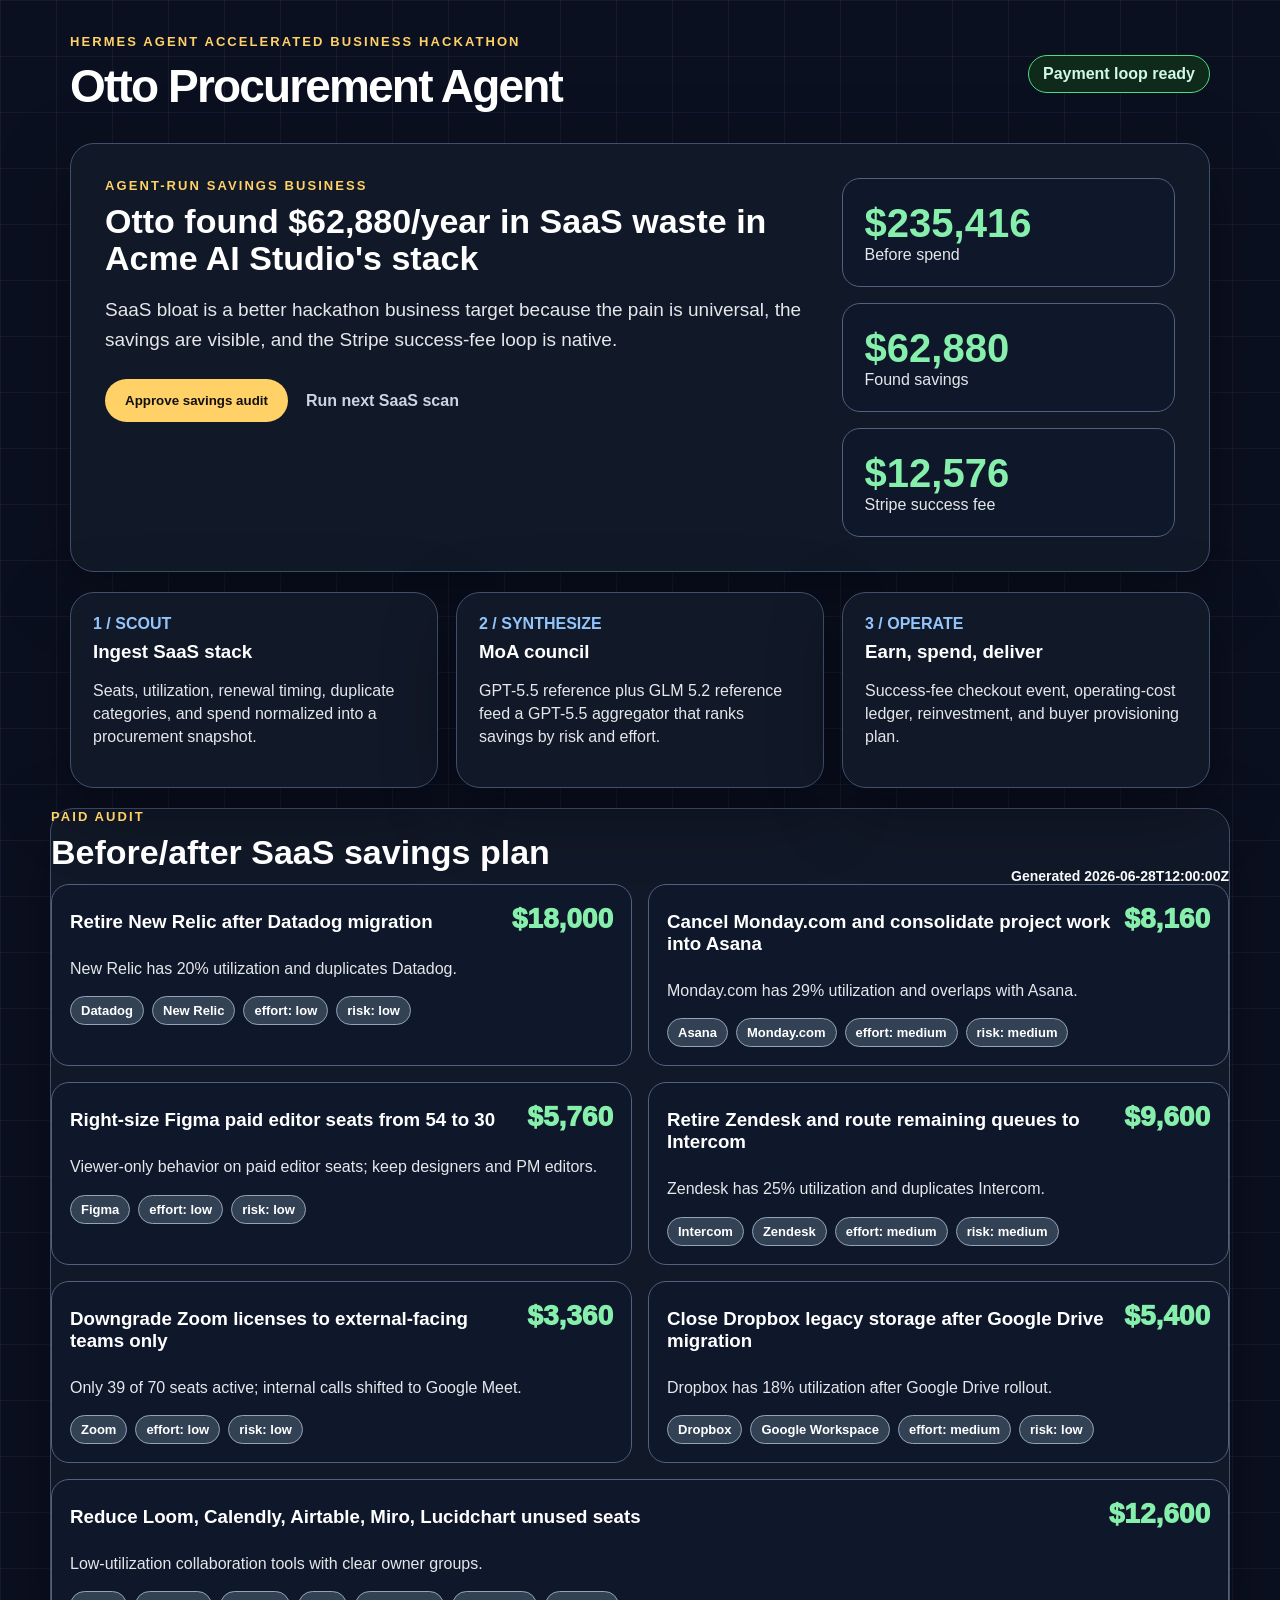
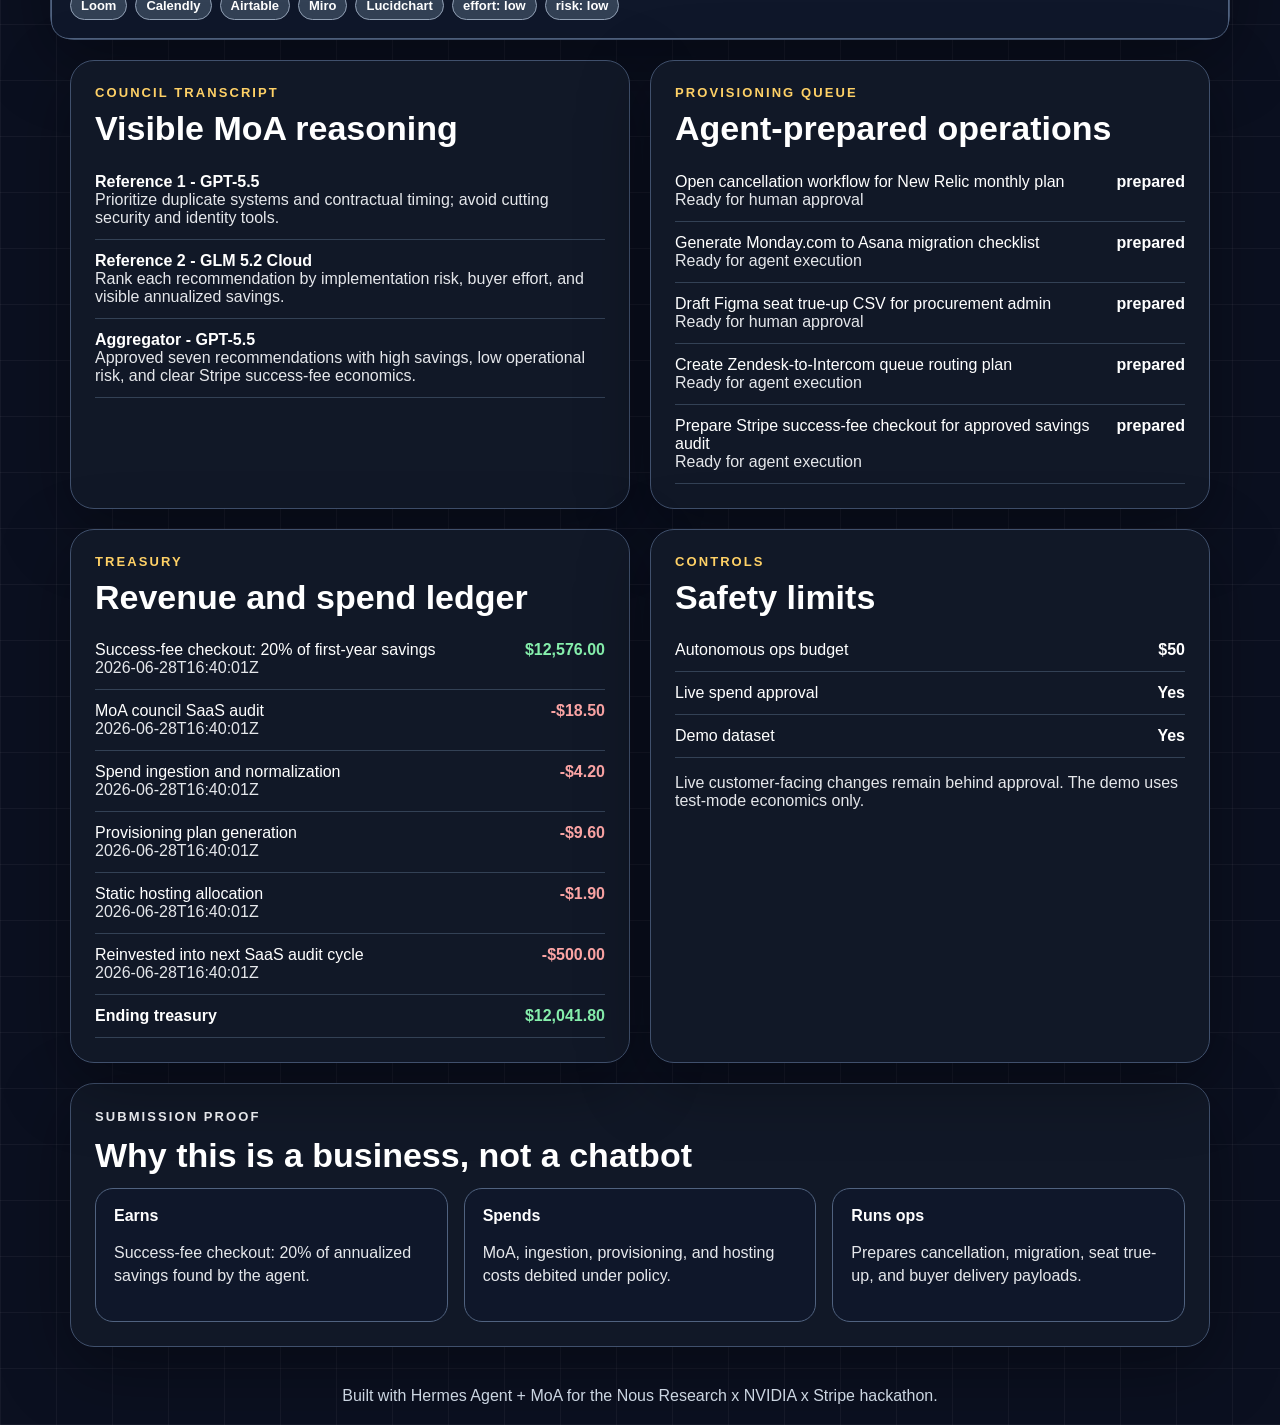
==== docs/index.html @ cdcdee30 "feat: add Otto Procurement Agent hackathon pivot" ====
<!doctype html><html lang="en"><head><meta charset="utf-8"><meta name="viewport" content="width=device-width,initial-scale=1"><title>Otto Procurement Agent</title><link rel="stylesheet" href="styles.css"></head><body><header class="topbar"><div><p class="eyebrow">Hermes Agent Accelerated Business Hackathon</p><h1>Otto Procurement Agent</h1></div><div class="status-pill" id="paymentMode">loading</div></header><main><section class="hero card"><div><p class="eyebrow">Agent-run savings business</p><h2 id="headline">Loading audit...</h2><p id="thesis" class="lede"></p><div class="actions"><button>Approve savings audit</button><span>Run next SaaS scan</span></div></div><div class="metrics"><div><b id="before">--</b><span>Before spend</span></div><div><b id="savings">--</b><span>Found savings</span></div><div><b id="fee">--</b><span>Stripe success fee</span></div></div></section><section class="steps"><article><b>1 / SCOUT</b><h3>Ingest SaaS stack</h3><p>Seats, utilization, renewal timing, duplicate categories, and spend normalized into a procurement snapshot.</p></article><article><b>2 / SYNTHESIZE</b><h3>MoA council</h3><p>GPT-5.5 reference plus GLM 5.2 reference feed a GPT-5.5 aggregator that ranks savings by risk and effort.</p></article><article><b>3 / OPERATE</b><h3>Earn, spend, deliver</h3><p>Success-fee checkout event, operating-cost ledger, reinvestment, and buyer provisioning plan.</p></article></section><section class="card"><div class="section-head"><div><p class="eyebrow">Paid audit</p><h2>Before/after SaaS savings plan</h2></div><span id="generated"></span></div><div id="recommendations" class="recommendations"></div></section><section class="grid"><article class="card"><p class="eyebrow">Council transcript</p><h2>Visible MoA reasoning</h2><div id="council"></div></article><article class="card"><p class="eyebrow">Provisioning queue</p><h2>Agent-prepared operations</h2><div id="actions"></div></article></section><section class="grid"><article class="card"><p class="eyebrow">Treasury</p><h2>Revenue and spend ledger</h2><div id="ledger"></div></article><article class="card"><p class="eyebrow">Controls</p><h2>Safety limits</h2><div id="controls"></div><p class="small">Live customer-facing changes remain behind approval. The demo uses test-mode economics only.</p></article></section><section class="card proof"><p class="eyebrow">Submission proof</p><h2>Why this is a business, not a chatbot</h2><div><article><b>Earns</b><p>Success-fee checkout: 20% of annualized savings found by the agent.</p></article><article><b>Spends</b><p>MoA, ingestion, provisioning, and hosting costs debited under policy.</p></article><article><b>Runs ops</b><p>Prepares cancellation, migration, seat true-up, and buyer delivery payloads.</p></article></div></section></main><footer>Built with Hermes Agent + MoA for the Nous Research x NVIDIA x Stripe hackathon.</footer><script src="app.js"></script></body></html>
---- docs/styles.css ----
*{box-sizing:border-box}body{margin:0;background:#0b1020;color:#ffffff;font-family:Inter,Arial,sans-serif;background-image:linear-gradient(rgba(255,255,255,.045) 1px,transparent 1px),linear-gradient(90deg,rgba(255,255,255,.045) 1px,transparent 1px);background-size:56px 56px}main,.topbar,footer{max-width:1180px;margin:auto}.topbar{display:flex;justify-content:space-between;align-items:center;padding:34px 20px 18px}.eyebrow{color:#ffd166;text-transform:uppercase;letter-spacing:.16em;font-size:13px;font-weight:900;margin:0 0 10px}h1{font-size:46px;letter-spacing:-.04em;margin:0;color:#fff}h2{font-size:34px;line-height:1.08;margin:0 0 14px;color:#fff}h3{margin:8px 0;color:#fff}.status-pill{border:1px solid #4ade80;color:#d1fae5;border-radius:99px;padding:9px 14px;background:#0f2a1a;font-weight:800}.card,.steps article{background:#111827;border:1px solid #40506c;border-radius:24px;box-shadow:0 20px 70px rgba(0,0,0,.35)}.hero{display:grid;grid-template-columns:1.7fr .8fr;gap:28px;padding:34px;margin:12px 20px}.lede{font-size:19px;line-height:1.58;color:#e5e7eb;max-width:800px}.actions{display:flex;gap:18px;align-items:center;margin-top:24px}button{background:#ffd166;border:0;border-radius:999px;padding:14px 20px;font-weight:900;color:#111}.actions span{color:#cbd5e1;font-weight:700}.metrics{display:grid;gap:16px}.metrics div{border:1px solid #50627f;border-radius:18px;padding:22px;background:#0f172a}.metrics b{display:block;color:#86efac;font-size:40px}.metrics span,.small{color:#e5e7eb}.steps{display:grid;grid-template-columns:repeat(3,1fr);gap:18px;margin:20px}.steps article{padding:22px}.steps b{color:#93c5fd}.steps p,.rec p,.proof p{color:#e5e7eb;line-height:1.45}.section-head{display:flex;justify-content:space-between;gap:16px;align-items:end}.section-head span{color:#f8fafc;font-size:14px;font-weight:700}.recommendations{display:grid;grid-template-columns:repeat(2,1fr);gap:16px}.rec{border:1px solid #50627f;border-radius:18px;padding:18px;background:#0f172a}.rec:nth-child(odd):last-child{grid-column:1/-1}.rec-top{display:flex;justify-content:space-between;gap:12px}.saving{color:#86efac;font-size:28px;font-weight:950;white-space:nowrap}.tags{display:flex;gap:8px;flex-wrap:wrap;margin-top:12px}.tags span{background:#334155;border:1px solid #94a3b8;border-radius:99px;padding:6px 10px;color:#ffffff;font-size:13px;font-weight:800}.grid{display:grid;grid-template-columns:1fr 1fr;gap:20px;margin:20px}.grid .card,.proof.card{padding:24px}.line{display:grid;grid-template-columns:1fr auto;gap:16px;border-bottom:1px solid #334155;padding:12px 0}.pos{color:#86efac}.neg{color:#fca5a5}.proof{margin:20px}.proof>div{display:grid;grid-template-columns:repeat(3,1fr);gap:16px}.proof article{border:1px solid #50627f;border-radius:18px;padding:18px;background:#0f172a}a{color:#93c5fd}footer{padding:20px;color:#cbd5e1;text-align:center}@media(max-width:850px){.hero,.grid,.steps,.recommendations,.proof>div{grid-template-columns:1fr}h1{font-size:34px}}
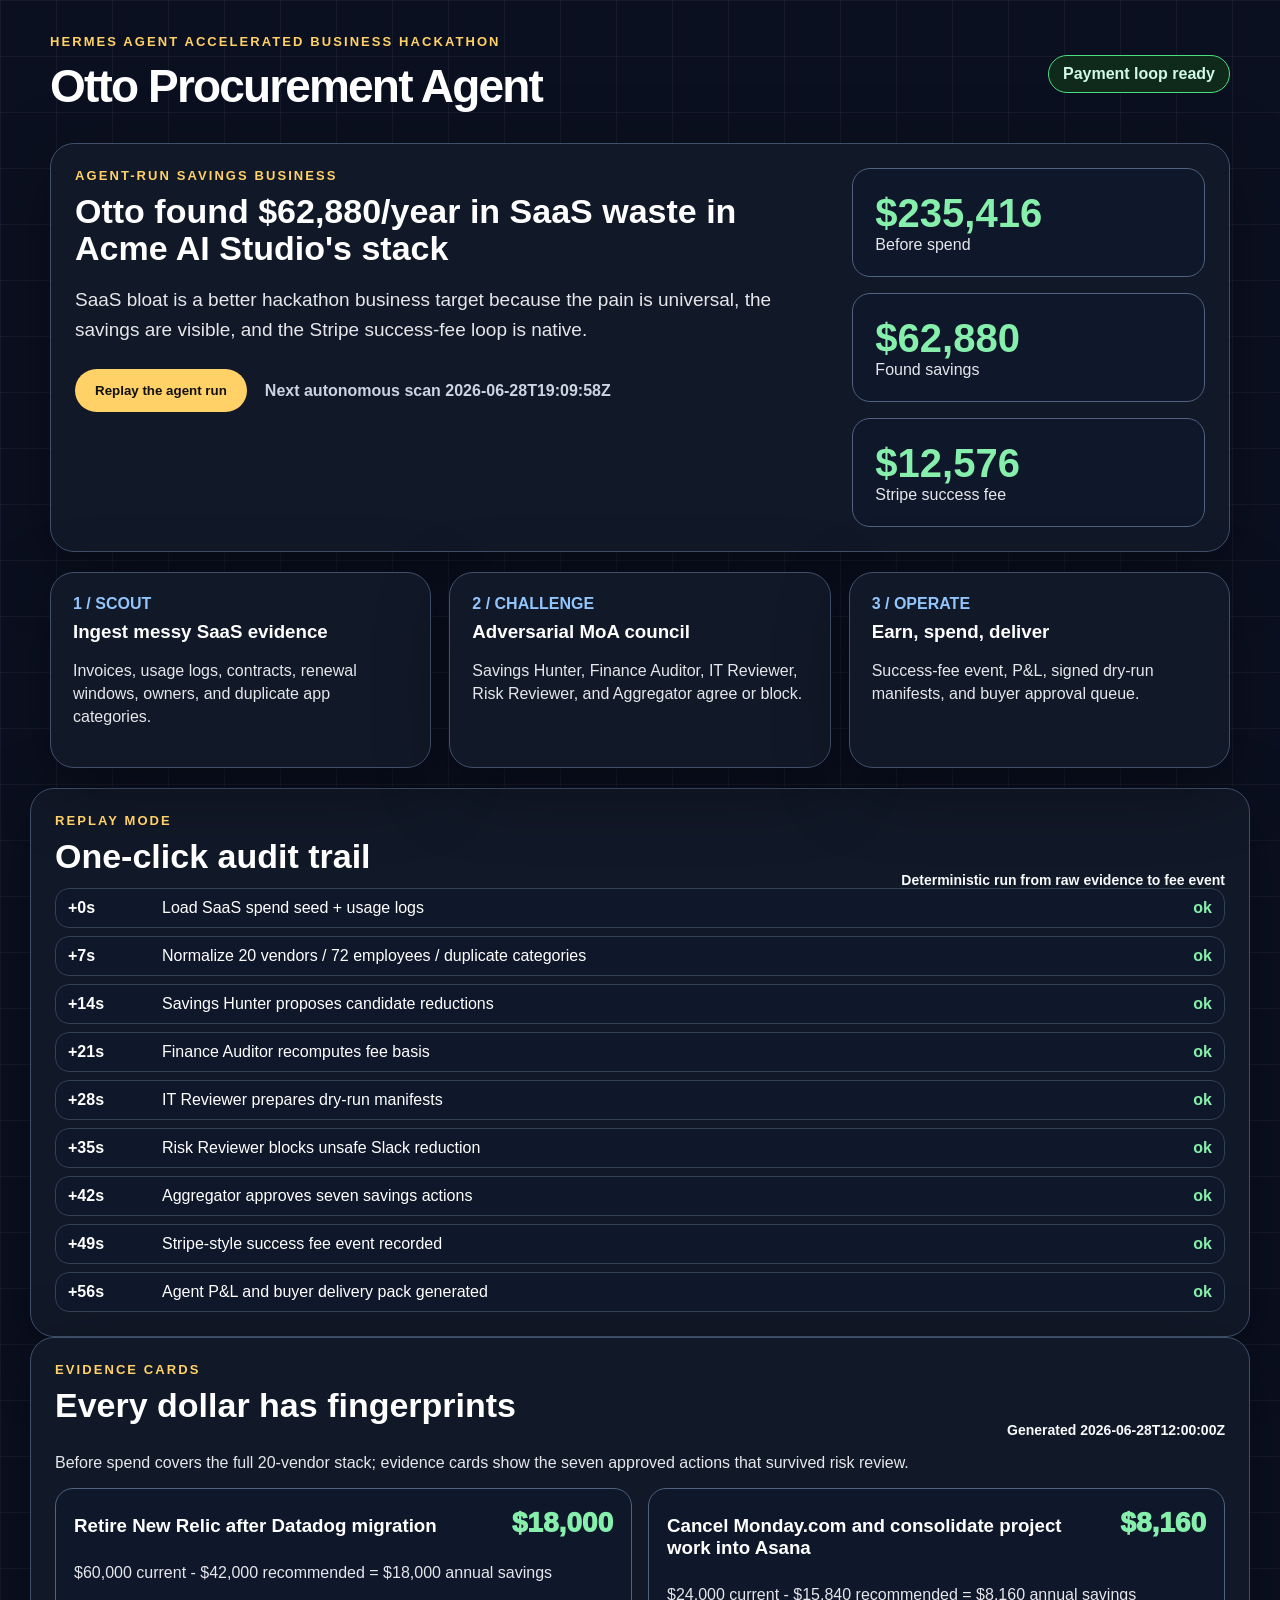
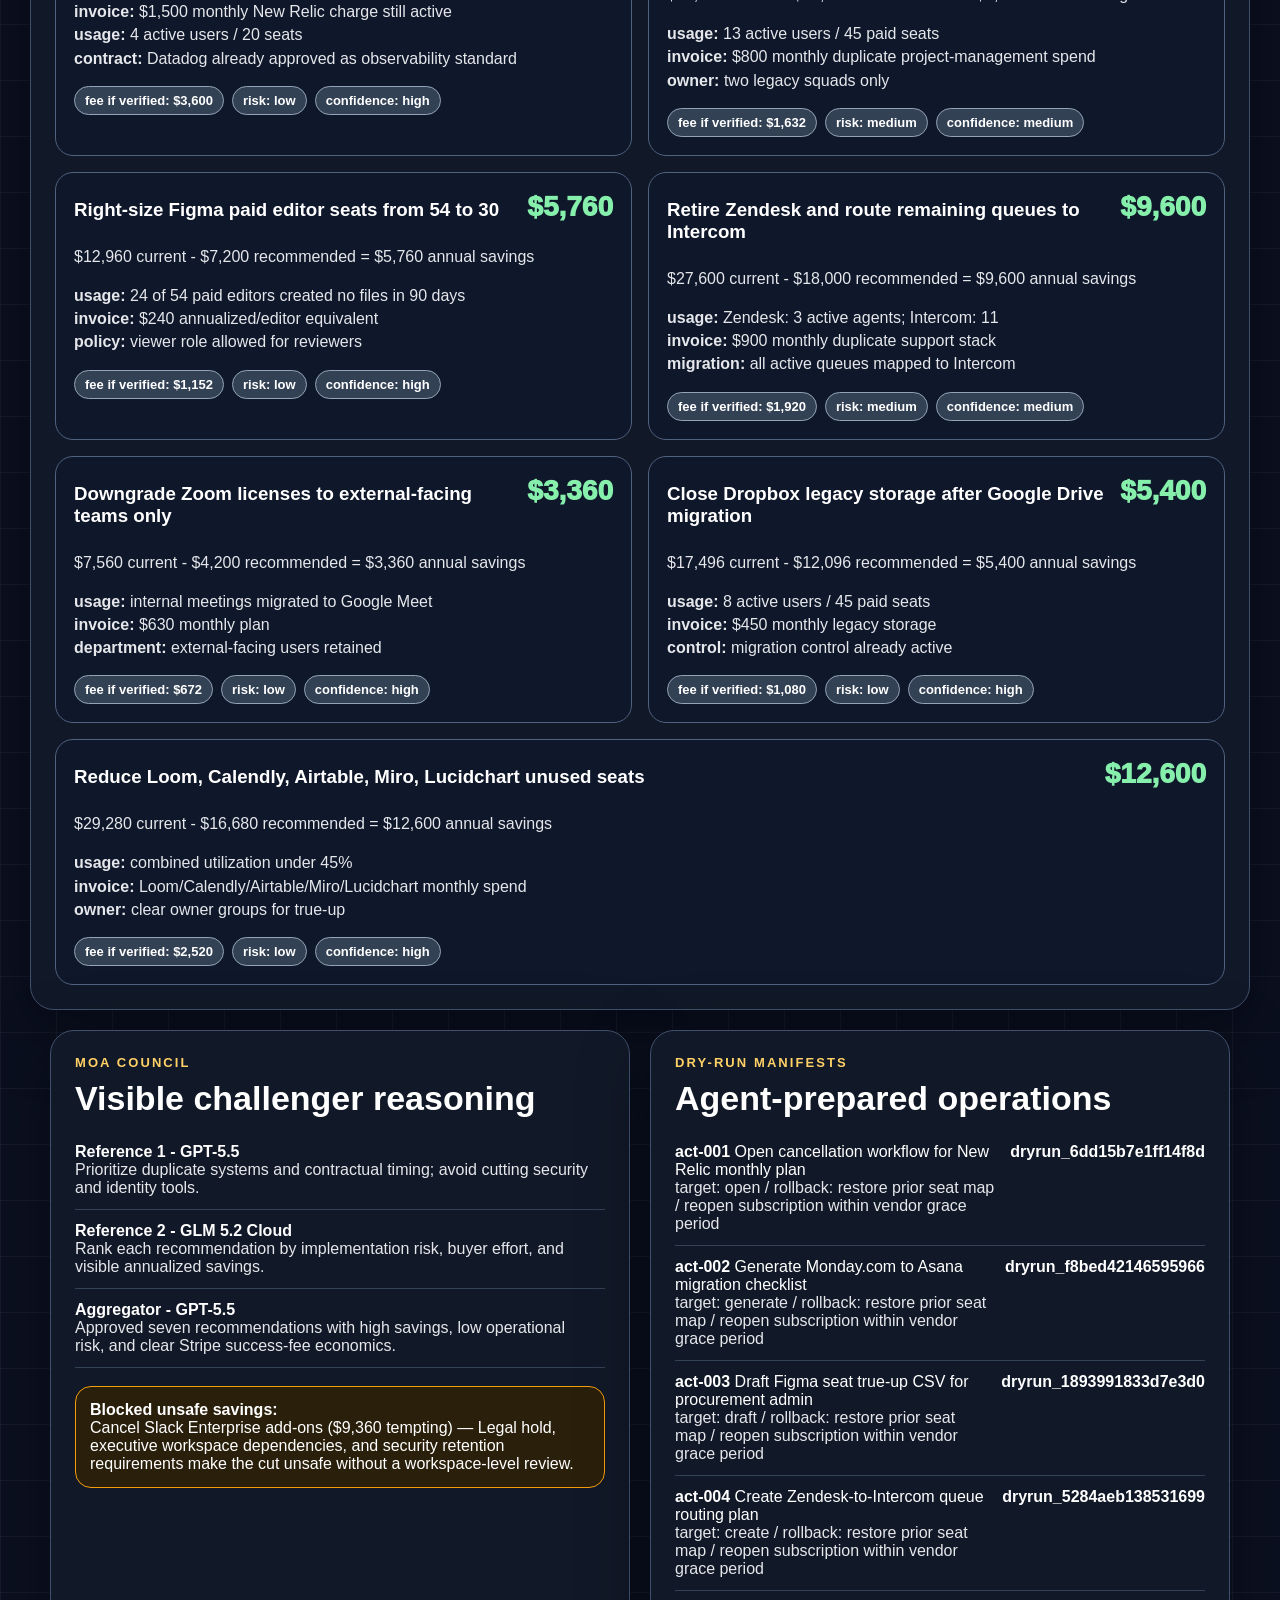
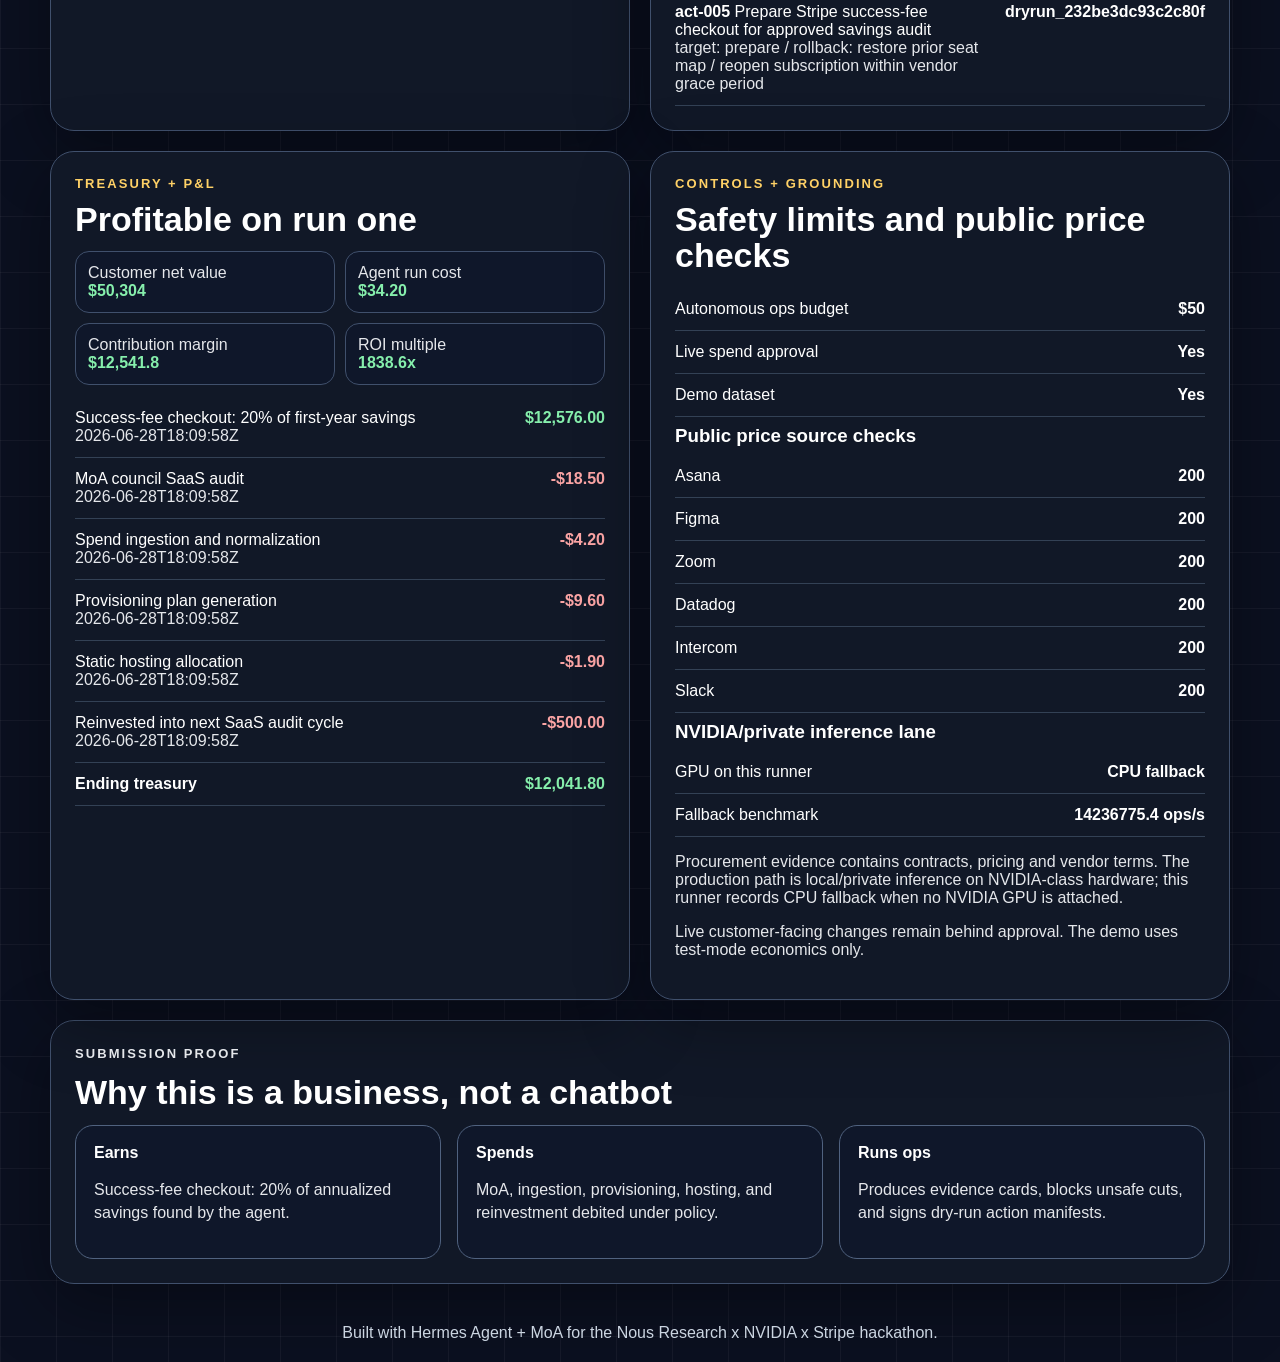
==== commit c4d69379: "feat: upgrade to replayable 10x procurement agent" ====
--- a/docs/index.html
+++ b/docs/index.html
@@ -1 +1 @@
-<!doctype html><html lang="en"><head><meta charset="utf-8"><meta name="viewport" content="width=device-width,initial-scale=1"><title>Otto Procurement Agent</title><link rel="stylesheet" href="styles.css"></head><body><header class="topbar"><div><p class="eyebrow">Hermes Agent Accelerated Business Hackathon</p><h1>Otto Procurement Agent</h1></div><div class="status-pill" id="paymentMode">loading</div></header><main><section class="hero card"><div><p class="eyebrow">Agent-run savings business</p><h2 id="headline">Loading audit...</h2><p id="thesis" class="lede"></p><div class="actions"><button>Approve savings audit</button><span>Run next SaaS scan</span></div></div><div class="metrics"><div><b id="before">--</b><span>Before spend</span></div><div><b id="savings">--</b><span>Found savings</span></div><div><b id="fee">--</b><span>Stripe success fee</span></div></div></section><section class="steps"><article><b>1 / SCOUT</b><h3>Ingest SaaS stack</h3><p>Seats, utilization, renewal timing, duplicate categories, and spend normalized into a procurement snapshot.</p></article><article><b>2 / SYNTHESIZE</b><h3>MoA council</h3><p>GPT-5.5 reference plus GLM 5.2 reference feed a GPT-5.5 aggregator that ranks savings by risk and effort.</p></article><article><b>3 / OPERATE</b><h3>Earn, spend, deliver</h3><p>Success-fee checkout event, operating-cost ledger, reinvestment, and buyer provisioning plan.</p></article></section><section class="card"><div class="section-head"><div><p class="eyebrow">Paid audit</p><h2>Before/after SaaS savings plan</h2></div><span id="generated"></span></div><div id="recommendations" class="recommendations"></div></section><section class="grid"><article class="card"><p class="eyebrow">Council transcript</p><h2>Visible MoA reasoning</h2><div id="council"></div></article><article class="card"><p class="eyebrow">Provisioning queue</p><h2>Agent-prepared operations</h2><div id="actions"></div></article></section><section class="grid"><article class="card"><p class="eyebrow">Treasury</p><h2>Revenue and spend ledger</h2><div id="ledger"></div></article><article class="card"><p class="eyebrow">Controls</p><h2>Safety limits</h2><div id="controls"></div><p class="small">Live customer-facing changes remain behind approval. The demo uses test-mode economics only.</p></article></section><section class="card proof"><p class="eyebrow">Submission proof</p><h2>Why this is a business, not a chatbot</h2><div><article><b>Earns</b><p>Success-fee checkout: 20% of annualized savings found by the agent.</p></article><article><b>Spends</b><p>MoA, ingestion, provisioning, and hosting costs debited under policy.</p></article><article><b>Runs ops</b><p>Prepares cancellation, migration, seat true-up, and buyer delivery payloads.</p></article></div></section></main><footer>Built with Hermes Agent + MoA for the Nous Research x NVIDIA x Stripe hackathon.</footer><script src="app.js"></script></body></html>+<!doctype html><html lang="en"><head><meta charset="utf-8"><meta name="viewport" content="width=device-width,initial-scale=1"><title>Otto Procurement Agent</title><link rel="stylesheet" href="styles.css"></head><body><header class="topbar"><div><p class="eyebrow">Hermes Agent Accelerated Business Hackathon</p><h1>Otto Procurement Agent</h1></div><div class="status-pill" id="paymentMode">loading</div></header><main><section class="hero card"><div><p class="eyebrow">Agent-run savings business</p><h2 id="headline">Loading audit...</h2><p id="thesis" class="lede"></p><div class="actions"><button id="replayBtn">Replay the agent run</button><span id="nextRun">Next run loading</span></div></div><div class="metrics"><div><b id="before">--</b><span>Before spend</span></div><div><b id="savings">--</b><span>Found savings</span></div><div><b id="fee">--</b><span>Stripe success fee</span></div></div></section><section class="steps"><article><b>1 / SCOUT</b><h3>Ingest messy SaaS evidence</h3><p>Invoices, usage logs, contracts, renewal windows, owners, and duplicate app categories.</p></article><article><b>2 / CHALLENGE</b><h3>Adversarial MoA council</h3><p>Savings Hunter, Finance Auditor, IT Reviewer, Risk Reviewer, and Aggregator agree or block.</p></article><article><b>3 / OPERATE</b><h3>Earn, spend, deliver</h3><p>Success-fee event, P&L, signed dry-run manifests, and buyer approval queue.</p></article></section><section class="card replay"><div class="section-head"><div><p class="eyebrow">Replay mode</p><h2>One-click audit trail</h2></div><span>Deterministic run from raw evidence to fee event</span></div><div id="runLog" class="runlog"></div></section><section class="card"><div class="section-head"><div><p class="eyebrow">Evidence cards</p><h2>Every dollar has fingerprints</h2></div><span id="generated"></span></div><p class="small">Before spend covers the full 20-vendor stack; evidence cards show the seven approved actions that survived risk review.</p><div id="evidenceCards" class="evidence-grid"></div></section><section class="grid"><article class="card"><p class="eyebrow">MoA council</p><h2>Visible challenger reasoning</h2><div id="council"></div><div id="blocked" class="blocked"></div></article><article class="card"><p class="eyebrow">Dry-run manifests</p><h2>Agent-prepared operations</h2><div id="manifests"></div></article></section><section class="grid"><article class="card"><p class="eyebrow">Treasury + P&L</p><h2>Profitable on run one</h2><div id="pnl" class="pnl"></div><div id="ledger"></div></article><article class="card"><p class="eyebrow">Controls + grounding</p><h2>Safety limits and public price checks</h2><div id="controls"></div><div id="sources"></div><div id="lab"></div><p class="small">Live customer-facing changes remain behind approval. The demo uses test-mode economics only.</p></article></section><section class="card proof"><p class="eyebrow">Submission proof</p><h2>Why this is a business, not a chatbot</h2><div><article><b>Earns</b><p>Success-fee checkout: 20% of annualized savings found by the agent.</p></article><article><b>Spends</b><p>MoA, ingestion, provisioning, hosting, and reinvestment debited under policy.</p></article><article><b>Runs ops</b><p>Produces evidence cards, blocks unsafe cuts, and signs dry-run action manifests.</p></article></div></section></main><footer>Built with Hermes Agent + MoA for the Nous Research x NVIDIA x Stripe hackathon.</footer><script src="app.js"></script></body></html>
--- a/docs/styles.css
+++ b/docs/styles.css
@@ -1 +1 @@
-*{box-sizing:border-box}body{margin:0;background:#0b1020;color:#ffffff;font-family:Inter,Arial,sans-serif;background-image:linear-gradient(rgba(255,255,255,.045) 1px,transparent 1px),linear-gradient(90deg,rgba(255,255,255,.045) 1px,transparent 1px);background-size:56px 56px}main,.topbar,footer{max-width:1180px;margin:auto}.topbar{display:flex;justify-content:space-between;align-items:center;padding:34px 20px 18px}.eyebrow{color:#ffd166;text-transform:uppercase;letter-spacing:.16em;font-size:13px;font-weight:900;margin:0 0 10px}h1{font-size:46px;letter-spacing:-.04em;margin:0;color:#fff}h2{font-size:34px;line-height:1.08;margin:0 0 14px;color:#fff}h3{margin:8px 0;color:#fff}.status-pill{border:1px solid #4ade80;color:#d1fae5;border-radius:99px;padding:9px 14px;background:#0f2a1a;font-weight:800}.card,.steps article{background:#111827;border:1px solid #40506c;border-radius:24px;box-shadow:0 20px 70px rgba(0,0,0,.35)}.hero{display:grid;grid-template-columns:1.7fr .8fr;gap:28px;padding:34px;margin:12px 20px}.lede{font-size:19px;line-height:1.58;color:#e5e7eb;max-width:800px}.actions{display:flex;gap:18px;align-items:center;margin-top:24px}button{background:#ffd166;border:0;border-radius:999px;padding:14px 20px;font-weight:900;color:#111}.actions span{color:#cbd5e1;font-weight:700}.metrics{display:grid;gap:16px}.metrics div{border:1px solid #50627f;border-radius:18px;padding:22px;background:#0f172a}.metrics b{display:block;color:#86efac;font-size:40px}.metrics span,.small{color:#e5e7eb}.steps{display:grid;grid-template-columns:repeat(3,1fr);gap:18px;margin:20px}.steps article{padding:22px}.steps b{color:#93c5fd}.steps p,.rec p,.proof p{color:#e5e7eb;line-height:1.45}.section-head{display:flex;justify-content:space-between;gap:16px;align-items:end}.section-head span{color:#f8fafc;font-size:14px;font-weight:700}.recommendations{display:grid;grid-template-columns:repeat(2,1fr);gap:16px}.rec{border:1px solid #50627f;border-radius:18px;padding:18px;background:#0f172a}.rec:nth-child(odd):last-child{grid-column:1/-1}.rec-top{display:flex;justify-content:space-between;gap:12px}.saving{color:#86efac;font-size:28px;font-weight:950;white-space:nowrap}.tags{display:flex;gap:8px;flex-wrap:wrap;margin-top:12px}.tags span{background:#334155;border:1px solid #94a3b8;border-radius:99px;padding:6px 10px;color:#ffffff;font-size:13px;font-weight:800}.grid{display:grid;grid-template-columns:1fr 1fr;gap:20px;margin:20px}.grid .card,.proof.card{padding:24px}.line{display:grid;grid-template-columns:1fr auto;gap:16px;border-bottom:1px solid #334155;padding:12px 0}.pos{color:#86efac}.neg{color:#fca5a5}.proof{margin:20px}.proof>div{display:grid;grid-template-columns:repeat(3,1fr);gap:16px}.proof article{border:1px solid #50627f;border-radius:18px;padding:18px;background:#0f172a}a{color:#93c5fd}footer{padding:20px;color:#cbd5e1;text-align:center}@media(max-width:850px){.hero,.grid,.steps,.recommendations,.proof>div{grid-template-columns:1fr}h1{font-size:34px}}+*{box-sizing:border-box}body{margin:0;background:#0b1020;color:#fff;font-family:Inter,Arial,sans-serif;background-image:linear-gradient(rgba(255,255,255,.045) 1px,transparent 1px),linear-gradient(90deg,rgba(255,255,255,.045) 1px,transparent 1px);background-size:56px 56px}main,.topbar,footer{max-width:1220px;margin:auto}.topbar{display:flex;justify-content:space-between;align-items:center;padding:34px 20px 18px}.eyebrow{color:#ffd166;text-transform:uppercase;letter-spacing:.16em;font-size:13px;font-weight:900;margin:0 0 10px}h1{font-size:46px;letter-spacing:-.04em;margin:0;color:#fff}h2{font-size:34px;line-height:1.08;margin:0 0 14px;color:#fff}h3{margin:8px 0;color:#fff}.status-pill{border:1px solid #4ade80;color:#d1fae5;border-radius:99px;padding:9px 14px;background:#0f2a1a;font-weight:800}.card,.steps article{background:#111827;border:1px solid #40506c;border-radius:24px;box-shadow:0 20px 70px rgba(0,0,0,.35)}.hero{display:grid;grid-template-columns:1.7fr .8fr;gap:28px;padding:34px;margin:12px 20px}.lede{font-size:19px;line-height:1.58;color:#e5e7eb;max-width:820px}.actions{display:flex;gap:18px;align-items:center;margin-top:24px}button{background:#ffd166;border:0;border-radius:999px;padding:14px 20px;font-weight:900;color:#111}.actions span{color:#cbd5e1;font-weight:700}.metrics{display:grid;gap:16px}.metrics div{border:1px solid #50627f;border-radius:18px;padding:22px;background:#0f172a}.metrics b{display:block;color:#86efac;font-size:40px}.metrics span,.small{color:#e5e7eb}.steps{display:grid;grid-template-columns:repeat(3,1fr);gap:18px;margin:20px}.steps article{padding:22px}.steps b{color:#93c5fd}.steps p,.rec p,.proof p,.evidence p{color:#e5e7eb;line-height:1.45}.section-head{display:flex;justify-content:space-between;gap:16px;align-items:end}.section-head span{color:#f8fafc;font-size:14px;font-weight:700}.runlog{display:grid;gap:8px}.runitem{display:grid;grid-template-columns:80px 1fr auto;gap:14px;border:1px solid #334155;background:#0f172a;border-radius:14px;padding:10px 12px}.evidence-grid{display:grid;grid-template-columns:repeat(2,1fr);gap:16px}.evidence{border:1px solid #50627f;border-radius:18px;padding:18px;background:#0f172a}.evidence:nth-child(odd):last-child{grid-column:1/-1}.evidence-top{display:flex;justify-content:space-between;gap:12px}.saving{color:#86efac;font-size:28px;font-weight:950;white-space:nowrap}.tags{display:flex;gap:8px;flex-wrap:wrap;margin-top:12px}.tags span{background:#334155;border:1px solid #94a3b8;border-radius:99px;padding:6px 10px;color:#fff;font-size:13px;font-weight:800}.grid{display:grid;grid-template-columns:1fr 1fr;gap:20px;margin:20px}.grid .card,.proof.card,.replay.card,.card{padding:24px}.line{display:grid;grid-template-columns:1fr auto;gap:16px;border-bottom:1px solid #334155;padding:12px 0}.pos{color:#86efac}.neg{color:#fca5a5}.blocked{margin-top:18px;border:1px solid #f59e0b;background:#2a1f0b;border-radius:16px;padding:14px}.pnl{display:grid;grid-template-columns:repeat(2,1fr);gap:10px;margin-bottom:12px}.pnl div{background:#0f172a;border:1px solid #40506c;border-radius:14px;padding:12px}.proof{margin:20px}.proof>div{display:grid;grid-template-columns:repeat(3,1fr);gap:16px}.proof article{border:1px solid #50627f;border-radius:18px;padding:18px;background:#0f172a}a{color:#93c5fd}footer{padding:20px;color:#cbd5e1;text-align:center}@media(max-width:850px){.hero,.grid,.steps,.evidence-grid,.proof>div,.pnl{grid-template-columns:1fr}h1{font-size:34px}}
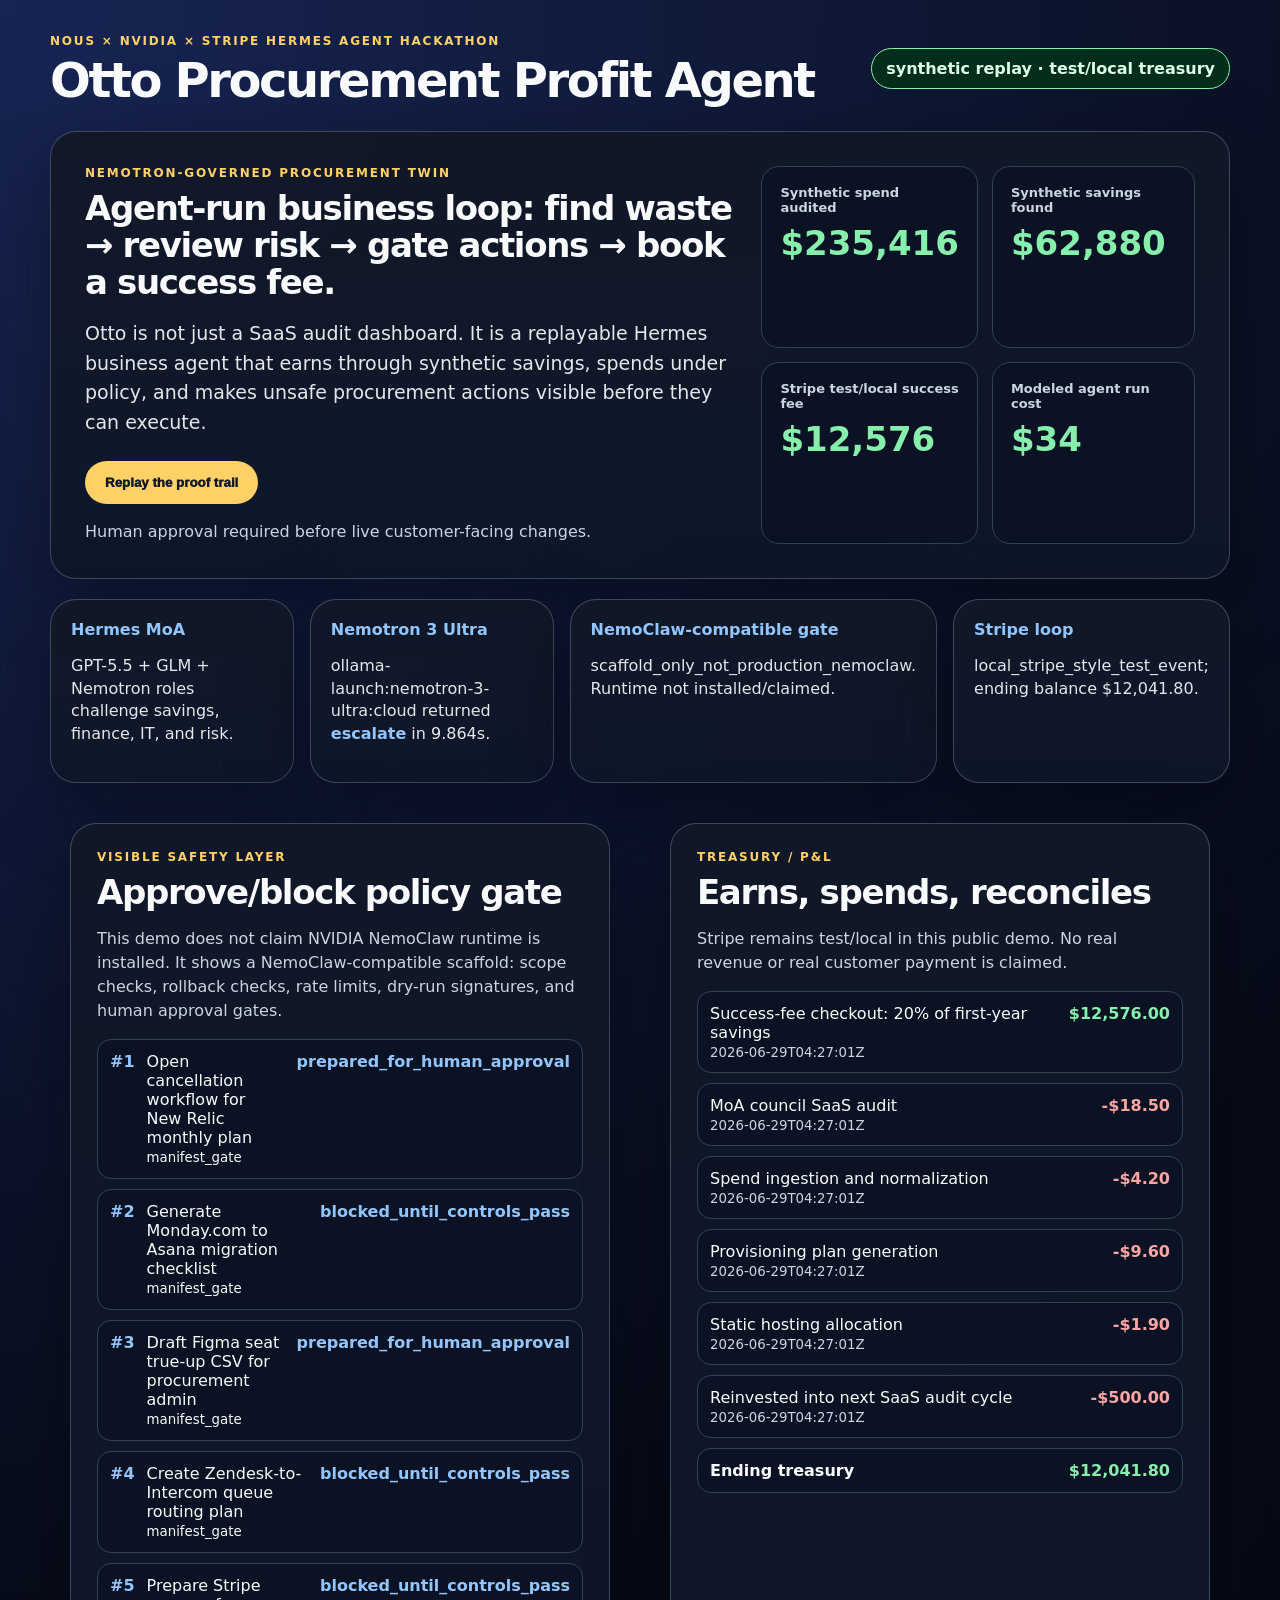
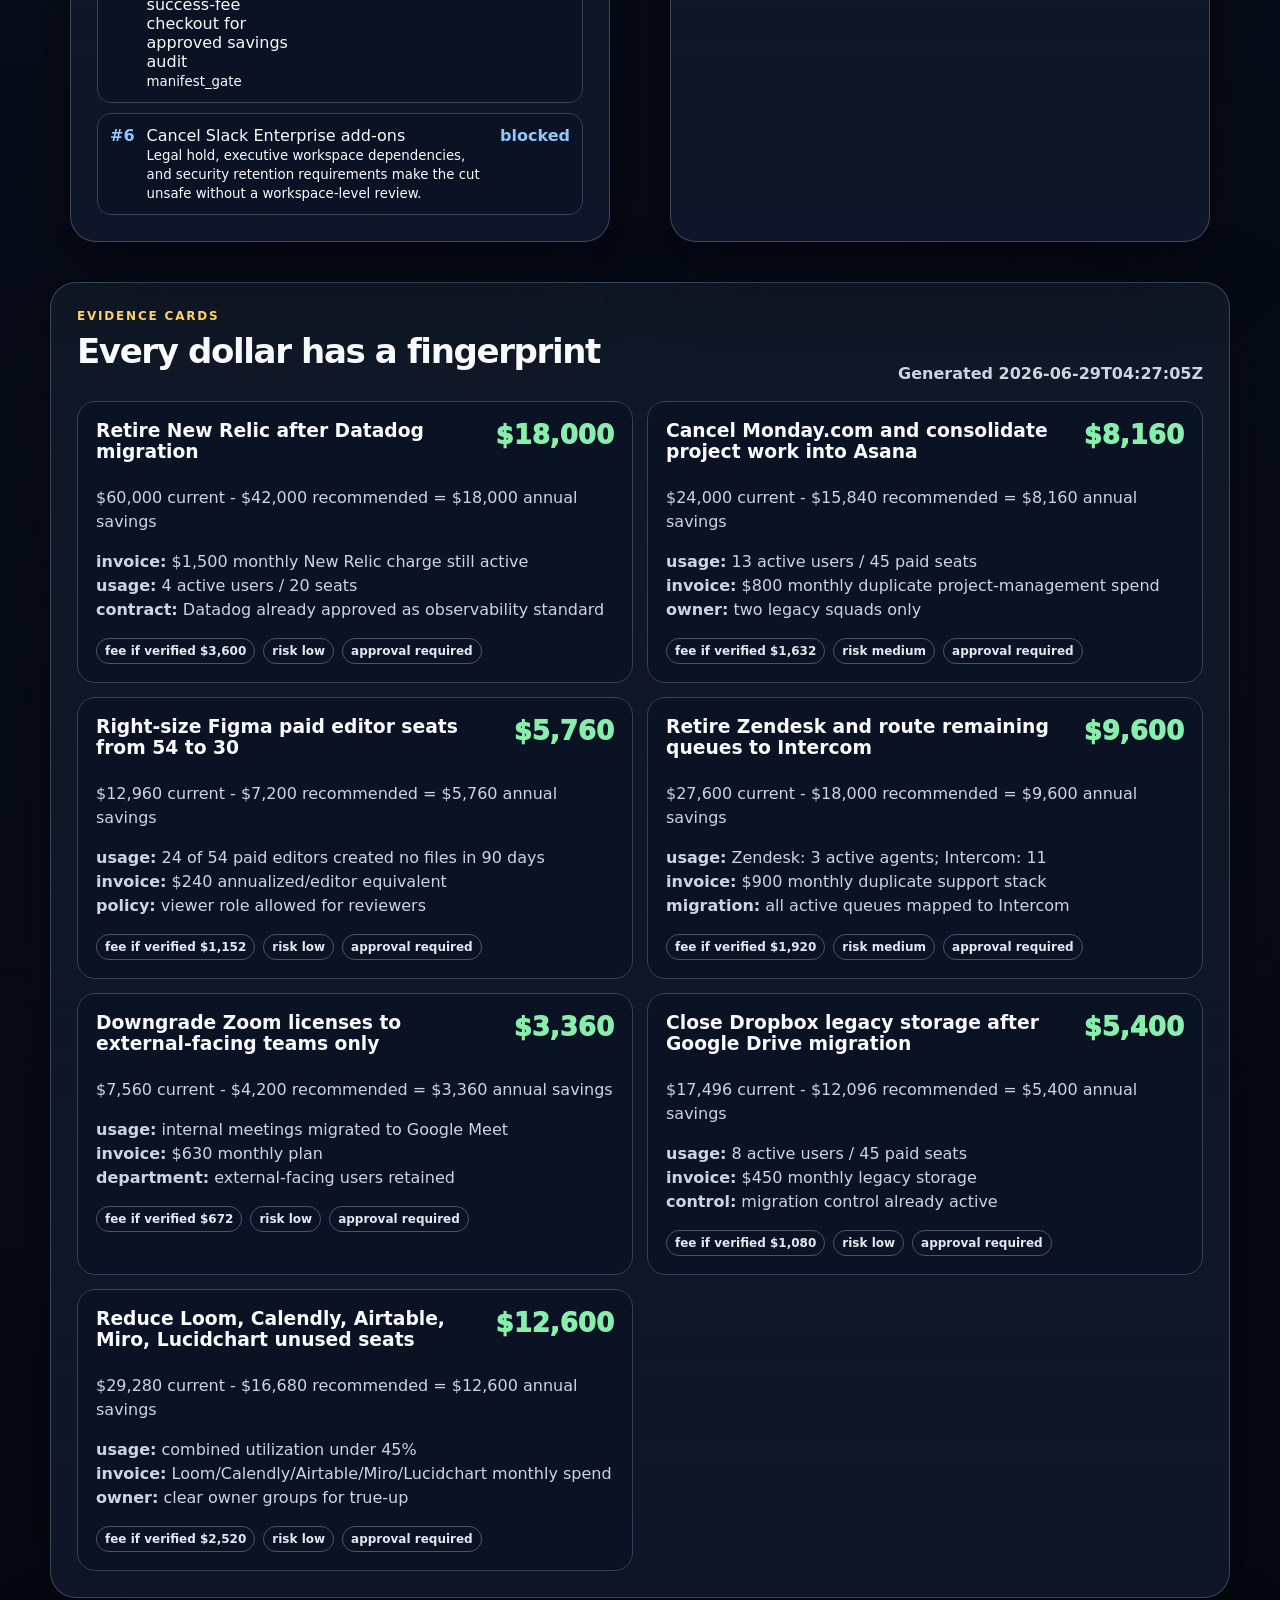
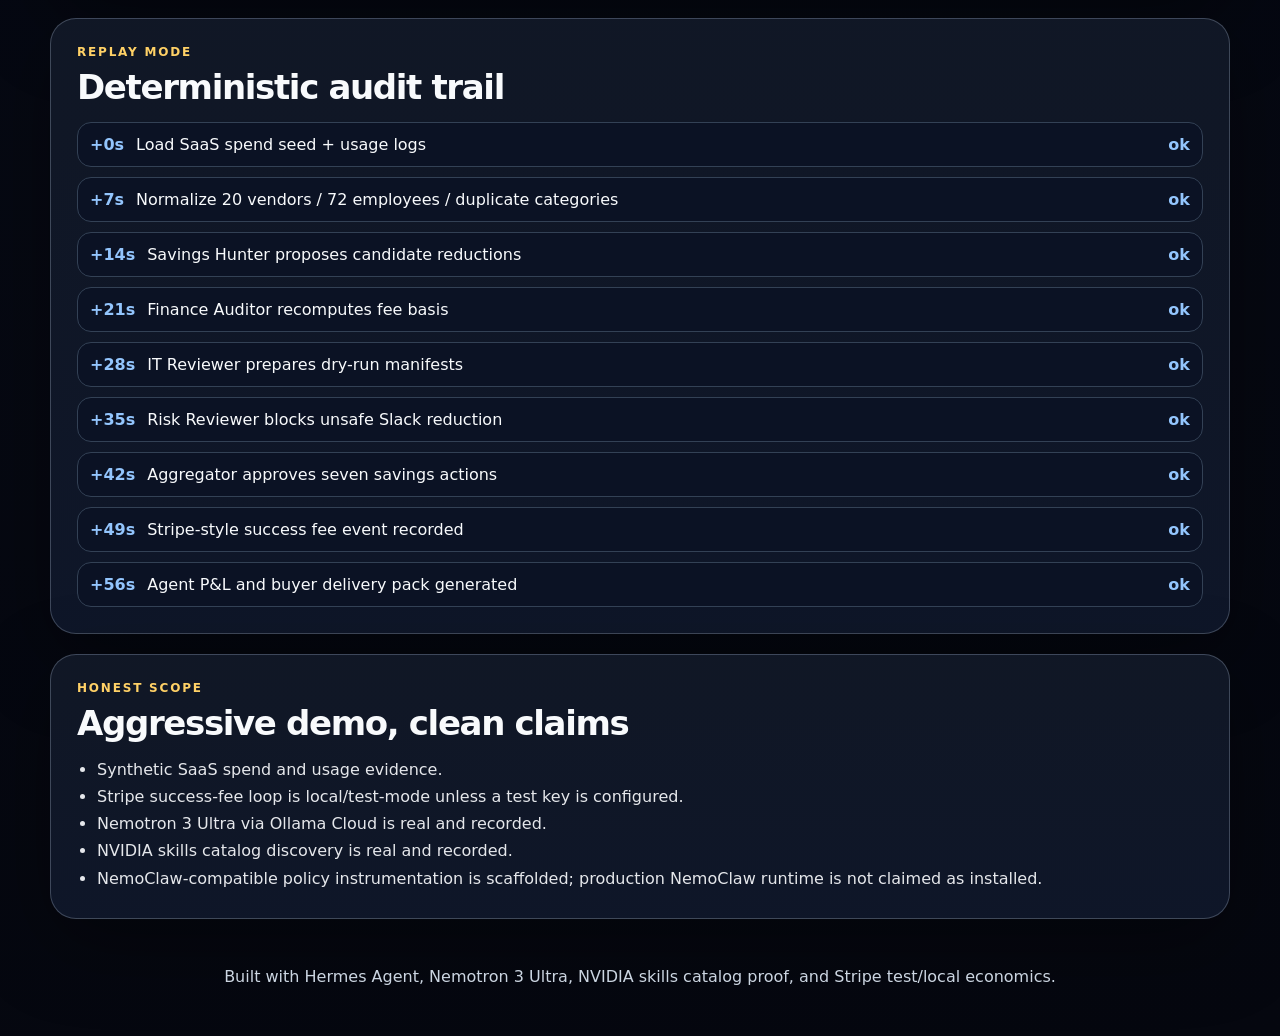
==== commit 82bbafe7: "Reframe as Procurement Profit Agent" ====
--- a/docs/index.html
+++ b/docs/index.html
@@ -1 +1,93 @@
-<!doctype html><html lang="en"><head><meta charset="utf-8"><meta name="viewport" content="width=device-width,initial-scale=1"><title>Otto Procurement Agent</title><link rel="stylesheet" href="styles.css"></head><body><header class="topbar"><div><p class="eyebrow">Hermes Agent Accelerated Business Hackathon</p><h1>Otto Procurement Agent</h1></div><div class="status-pill" id="paymentMode">loading</div></header><main><section class="hero card"><div><p class="eyebrow">Agent-run savings business</p><h2 id="headline">Loading audit...</h2><p id="thesis" class="lede"></p><div class="actions"><button id="replayBtn">Replay the agent run</button><span id="nextRun">Next run loading</span></div></div><div class="metrics"><div><b id="before">--</b><span>Before spend</span></div><div><b id="savings">--</b><span>Found savings</span></div><div><b id="fee">--</b><span>Stripe success fee</span></div></div></section><section class="steps"><article><b>1 / SCOUT</b><h3>Ingest messy SaaS evidence</h3><p>Invoices, usage logs, contracts, renewal windows, owners, and duplicate app categories.</p></article><article><b>2 / CHALLENGE</b><h3>Adversarial MoA council</h3><p>Savings Hunter, Finance Auditor, IT Reviewer, Risk Reviewer, and Aggregator agree or block.</p></article><article><b>3 / OPERATE</b><h3>Earn, spend, deliver</h3><p>Success-fee event, P&L, signed dry-run manifests, and buyer approval queue.</p></article></section><section class="card replay"><div class="section-head"><div><p class="eyebrow">Replay mode</p><h2>One-click audit trail</h2></div><span>Deterministic run from raw evidence to fee event</span></div><div id="runLog" class="runlog"></div></section><section class="card"><div class="section-head"><div><p class="eyebrow">Evidence cards</p><h2>Every dollar has fingerprints</h2></div><span id="generated"></span></div><p class="small">Before spend covers the full 20-vendor stack; evidence cards show the seven approved actions that survived risk review.</p><div id="evidenceCards" class="evidence-grid"></div></section><section class="grid"><article class="card"><p class="eyebrow">MoA council</p><h2>Visible challenger reasoning</h2><div id="council"></div><div id="blocked" class="blocked"></div></article><article class="card"><p class="eyebrow">Dry-run manifests</p><h2>Agent-prepared operations</h2><div id="manifests"></div></article></section><section class="grid"><article class="card"><p class="eyebrow">Treasury + P&L</p><h2>Profitable on run one</h2><div id="pnl" class="pnl"></div><div id="ledger"></div></article><article class="card"><p class="eyebrow">Controls + grounding</p><h2>Safety limits and public price checks</h2><div id="controls"></div><div id="sources"></div><div id="lab"></div><p class="small">Live customer-facing changes remain behind approval. The demo uses test-mode economics only.</p></article></section><section class="card proof"><p class="eyebrow">Submission proof</p><h2>Why this is a business, not a chatbot</h2><div><article><b>Earns</b><p>Success-fee checkout: 20% of annualized savings found by the agent.</p></article><article><b>Spends</b><p>MoA, ingestion, provisioning, hosting, and reinvestment debited under policy.</p></article><article><b>Runs ops</b><p>Produces evidence cards, blocks unsafe cuts, and signs dry-run action manifests.</p></article></div></section></main><footer>Built with Hermes Agent + MoA for the Nous Research x NVIDIA x Stripe hackathon.</footer><script src="app.js"></script></body></html>+<!doctype html>
+<html lang="en">
+<head>
+  <meta charset="utf-8" />
+  <meta name="viewport" content="width=device-width, initial-scale=1" />
+  <title>Otto Procurement Profit Agent</title>
+  <link rel="stylesheet" href="styles.css" />
+</head>
+<body>
+  <header class="topbar">
+    <div>
+      <p class="eyebrow">Nous × NVIDIA × Stripe Hermes Agent Hackathon</p>
+      <h1>Otto Procurement Profit Agent</h1>
+    </div>
+    <div class="badge">synthetic replay · test/local treasury</div>
+  </header>
+
+  <main>
+    <section class="hero card">
+      <div>
+        <p class="eyebrow">Nemotron-governed procurement twin</p>
+        <h2>Agent-run business loop: find waste → review risk → gate actions → book a success fee.</h2>
+        <p class="lede">Otto is not just a SaaS audit dashboard. It is a replayable Hermes business agent that earns through synthetic savings, spends under policy, and makes unsafe procurement actions visible before they can execute.</p>
+        <div class="cta-row">
+          <button id="replayBtn">Replay the proof trail</button>
+          <span>Human approval required before live customer-facing changes.</span>
+        </div>
+      </div>
+      <div class="metric-grid">
+        <article><span>Synthetic spend audited</span><b id="spend">--</b></article>
+        <article><span>Synthetic savings found</span><b id="savings">--</b></article>
+        <article><span>Stripe test/local success fee</span><b id="fee">--</b></article>
+        <article><span>Modeled agent run cost</span><b id="runCost">--</b></article>
+      </div>
+    </section>
+
+    <section class="proof-strip">
+      <article><b>Hermes MoA</b><p>GPT-5.5 + GLM + Nemotron roles challenge savings, finance, IT, and risk.</p></article>
+      <article><b>Nemotron 3 Ultra</b><p id="nemotronCard">Risk reviewer loading…</p></article>
+      <article><b>NemoClaw-compatible gate</b><p id="clawCard">Safety disclosure loading…</p></article>
+      <article><b>Stripe loop</b><p id="stripeCard">Treasury loading…</p></article>
+    </section>
+
+    <section class="grid2">
+      <article class="card" id="policyGate">
+        <p class="eyebrow">Visible safety layer</p>
+        <h2>Approve/block policy gate</h2>
+        <p class="small">This demo does not claim NVIDIA NemoClaw runtime is installed. It shows a NemoClaw-compatible scaffold: scope checks, rollback checks, rate limits, dry-run signatures, and human approval gates.</p>
+        <div id="safetyEvents" class="timeline"></div>
+      </article>
+
+      <article class="card">
+        <p class="eyebrow">Treasury / P&L</p>
+        <h2>Earns, spends, reconciles</h2>
+        <p class="small">Stripe remains test/local in this public demo. No real revenue or real customer payment is claimed.</p>
+        <div id="treasuryEntries" class="ledger"></div>
+      </article>
+    </section>
+
+    <section class="card" id="evidenceSection">
+      <div class="section-head">
+        <div>
+          <p class="eyebrow">Evidence cards</p>
+          <h2>Every dollar has a fingerprint</h2>
+        </div>
+        <span id="generated">loading</span>
+      </div>
+      <div id="evidenceCards" class="cards"></div>
+    </section>
+
+    <section class="card replay">
+      <p class="eyebrow">Replay mode</p>
+      <h2>Deterministic audit trail</h2>
+      <div id="runLog" class="timeline"></div>
+    </section>
+
+    <section class="card honest">
+      <p class="eyebrow">Honest scope</p>
+      <h2>Aggressive demo, clean claims</h2>
+      <ul>
+        <li>Synthetic SaaS spend and usage evidence.</li>
+        <li>Stripe success-fee loop is local/test-mode unless a test key is configured.</li>
+        <li>Nemotron 3 Ultra via Ollama Cloud is real and recorded.</li>
+        <li>NVIDIA skills catalog discovery is real and recorded.</li>
+        <li>NemoClaw-compatible policy instrumentation is scaffolded; production NemoClaw runtime is not claimed as installed.</li>
+      </ul>
+    </section>
+  </main>
+
+  <footer>Built with Hermes Agent, Nemotron 3 Ultra, NVIDIA skills catalog proof, and Stripe test/local economics.</footer>
+  <script src="app.js"></script>
+</body>
+</html>
--- a/docs/styles.css
+++ b/docs/styles.css
@@ -1 +1,2 @@
-*{box-sizing:border-box}body{margin:0;background:#0b1020;color:#fff;font-family:Inter,Arial,sans-serif;background-image:linear-gradient(rgba(255,255,255,.045) 1px,transparent 1px),linear-gradient(90deg,rgba(255,255,255,.045) 1px,transparent 1px);background-size:56px 56px}main,.topbar,footer{max-width:1220px;margin:auto}.topbar{display:flex;justify-content:space-between;align-items:center;padding:34px 20px 18px}.eyebrow{color:#ffd166;text-transform:uppercase;letter-spacing:.16em;font-size:13px;font-weight:900;margin:0 0 10px}h1{font-size:46px;letter-spacing:-.04em;margin:0;color:#fff}h2{font-size:34px;line-height:1.08;margin:0 0 14px;color:#fff}h3{margin:8px 0;color:#fff}.status-pill{border:1px solid #4ade80;color:#d1fae5;border-radius:99px;padding:9px 14px;background:#0f2a1a;font-weight:800}.card,.steps article{background:#111827;border:1px solid #40506c;border-radius:24px;box-shadow:0 20px 70px rgba(0,0,0,.35)}.hero{display:grid;grid-template-columns:1.7fr .8fr;gap:28px;padding:34px;margin:12px 20px}.lede{font-size:19px;line-height:1.58;color:#e5e7eb;max-width:820px}.actions{display:flex;gap:18px;align-items:center;margin-top:24px}button{background:#ffd166;border:0;border-radius:999px;padding:14px 20px;font-weight:900;color:#111}.actions span{color:#cbd5e1;font-weight:700}.metrics{display:grid;gap:16px}.metrics div{border:1px solid #50627f;border-radius:18px;padding:22px;background:#0f172a}.metrics b{display:block;color:#86efac;font-size:40px}.metrics span,.small{color:#e5e7eb}.steps{display:grid;grid-template-columns:repeat(3,1fr);gap:18px;margin:20px}.steps article{padding:22px}.steps b{color:#93c5fd}.steps p,.rec p,.proof p,.evidence p{color:#e5e7eb;line-height:1.45}.section-head{display:flex;justify-content:space-between;gap:16px;align-items:end}.section-head span{color:#f8fafc;font-size:14px;font-weight:700}.runlog{display:grid;gap:8px}.runitem{display:grid;grid-template-columns:80px 1fr auto;gap:14px;border:1px solid #334155;background:#0f172a;border-radius:14px;padding:10px 12px}.evidence-grid{display:grid;grid-template-columns:repeat(2,1fr);gap:16px}.evidence{border:1px solid #50627f;border-radius:18px;padding:18px;background:#0f172a}.evidence:nth-child(odd):last-child{grid-column:1/-1}.evidence-top{display:flex;justify-content:space-between;gap:12px}.saving{color:#86efac;font-size:28px;font-weight:950;white-space:nowrap}.tags{display:flex;gap:8px;flex-wrap:wrap;margin-top:12px}.tags span{background:#334155;border:1px solid #94a3b8;border-radius:99px;padding:6px 10px;color:#fff;font-size:13px;font-weight:800}.grid{display:grid;grid-template-columns:1fr 1fr;gap:20px;margin:20px}.grid .card,.proof.card,.replay.card,.card{padding:24px}.line{display:grid;grid-template-columns:1fr auto;gap:16px;border-bottom:1px solid #334155;padding:12px 0}.pos{color:#86efac}.neg{color:#fca5a5}.blocked{margin-top:18px;border:1px solid #f59e0b;background:#2a1f0b;border-radius:16px;padding:14px}.pnl{display:grid;grid-template-columns:repeat(2,1fr);gap:10px;margin-bottom:12px}.pnl div{background:#0f172a;border:1px solid #40506c;border-radius:14px;padding:12px}.proof{margin:20px}.proof>div{display:grid;grid-template-columns:repeat(3,1fr);gap:16px}.proof article{border:1px solid #50627f;border-radius:18px;padding:18px;background:#0f172a}a{color:#93c5fd}footer{padding:20px;color:#cbd5e1;text-align:center}@media(max-width:850px){.hero,.grid,.steps,.evidence-grid,.proof>div,.pnl{grid-template-columns:1fr}h1{font-size:34px}}+
+:root{--bg:#070b17;--panel:#0f172a;--panel2:#111827;--line:#334155;--text:#f8fafc;--muted:#cbd5e1;--gold:#ffd166;--green:#86efac;--blue:#93c5fd;--red:#fca5a5}*{box-sizing:border-box}body{margin:0;background:radial-gradient(circle at top left,#172554 0,#070b17 38%,#05070f 100%);color:var(--text);font-family:Inter,ui-sans-serif,system-ui,-apple-system,BlinkMacSystemFont,"Segoe UI",sans-serif}main,.topbar,footer{max-width:1220px;margin:auto}.topbar{display:flex;justify-content:space-between;gap:24px;align-items:center;padding:34px 20px 18px}.eyebrow{text-transform:uppercase;letter-spacing:.15em;font-size:12px;font-weight:900;color:var(--gold);margin:0 0 10px}h1{font-size:48px;line-height:.94;letter-spacing:-.05em;margin:0}h2{font-size:34px;letter-spacing:-.04em;line-height:1.08;margin:0 0 14px}h3{margin:0 0 8px}.badge{border:1px solid var(--green);background:#052e1a;border-radius:999px;padding:10px 14px;font-weight:900;color:#dcfce7}.card,.proof-strip article{background:linear-gradient(180deg,rgba(17,24,39,.96),rgba(15,23,42,.96));border:1px solid rgba(148,163,184,.35);border-radius:26px;box-shadow:0 24px 80px rgba(0,0,0,.35)}.hero{display:grid;grid-template-columns:1.35fr .9fr;gap:26px;margin:10px 20px 20px;padding:34px}.lede{font-size:19px;line-height:1.55;color:#e5e7eb;max-width:820px}.cta-row{display:flex;gap:16px;align-items:center;flex-wrap:wrap;margin-top:24px}.cta-row button{border:0;background:var(--gold);color:#111827;border-radius:999px;padding:14px 20px;font-weight:950}.cta-row span,.small{color:var(--muted);line-height:1.5}.metric-grid{display:grid;grid-template-columns:1fr 1fr;gap:14px}.metric-grid article{border:1px solid var(--line);border-radius:18px;padding:18px;background:#0b1224}.metric-grid span{display:block;color:var(--muted);font-size:13px;font-weight:800}.metric-grid b{display:block;color:var(--green);font-size:34px;margin-top:8px}.proof-strip{display:grid;grid-template-columns:repeat(4,1fr);gap:16px;margin:20px}.proof-strip article{padding:20px}.proof-strip b{color:var(--blue)}.proof-strip p{color:#e5e7eb;line-height:1.42}.grid2{display:grid;grid-template-columns:1fr 1fr;gap:20px;margin:20px}.grid2 .card,.card.replay,.card.honest,#evidenceSection{padding:26px;margin:20px}.section-head{display:flex;justify-content:space-between;gap:16px;align-items:end}.section-head span{color:var(--muted);font-weight:800}.timeline{display:grid;gap:10px;margin-top:16px}.event,.runitem,.line{display:grid;grid-template-columns:auto 1fr auto;gap:12px;align-items:start;border:1px solid var(--line);background:#0b1224;border-radius:14px;padding:12px}.event b,.runitem b{color:var(--blue)}.ok{color:var(--green)}.block,.neg{color:var(--red)}.warn{color:var(--gold)}.ledger{display:grid;gap:10px;margin-top:16px}.line{grid-template-columns:1fr auto}.line small{display:block;color:var(--muted);margin-top:3px}.cards{display:grid;grid-template-columns:repeat(2,1fr);gap:14px;margin-top:18px}.evidence{border:1px solid var(--line);background:#0b1224;border-radius:18px;padding:18px}.evidence-top{display:flex;justify-content:space-between;gap:14px}.saving{font-size:26px;color:var(--green);font-weight:950}.tags{display:flex;gap:8px;flex-wrap:wrap;margin-top:12px}.tags span{border:1px solid #475569;border-radius:999px;padding:5px 8px;color:#e2e8f0;font-size:12px;font-weight:800}.honest ul{margin:0;padding-left:20px;color:#e5e7eb;line-height:1.7}footer{padding:28px 20px 50px;color:var(--muted);text-align:center}@media(max-width:900px){.hero,.grid2,.proof-strip,.cards{grid-template-columns:1fr}.topbar{display:block}.metric-grid{grid-template-columns:1fr}h1{font-size:38px}h2{font-size:28px}}
